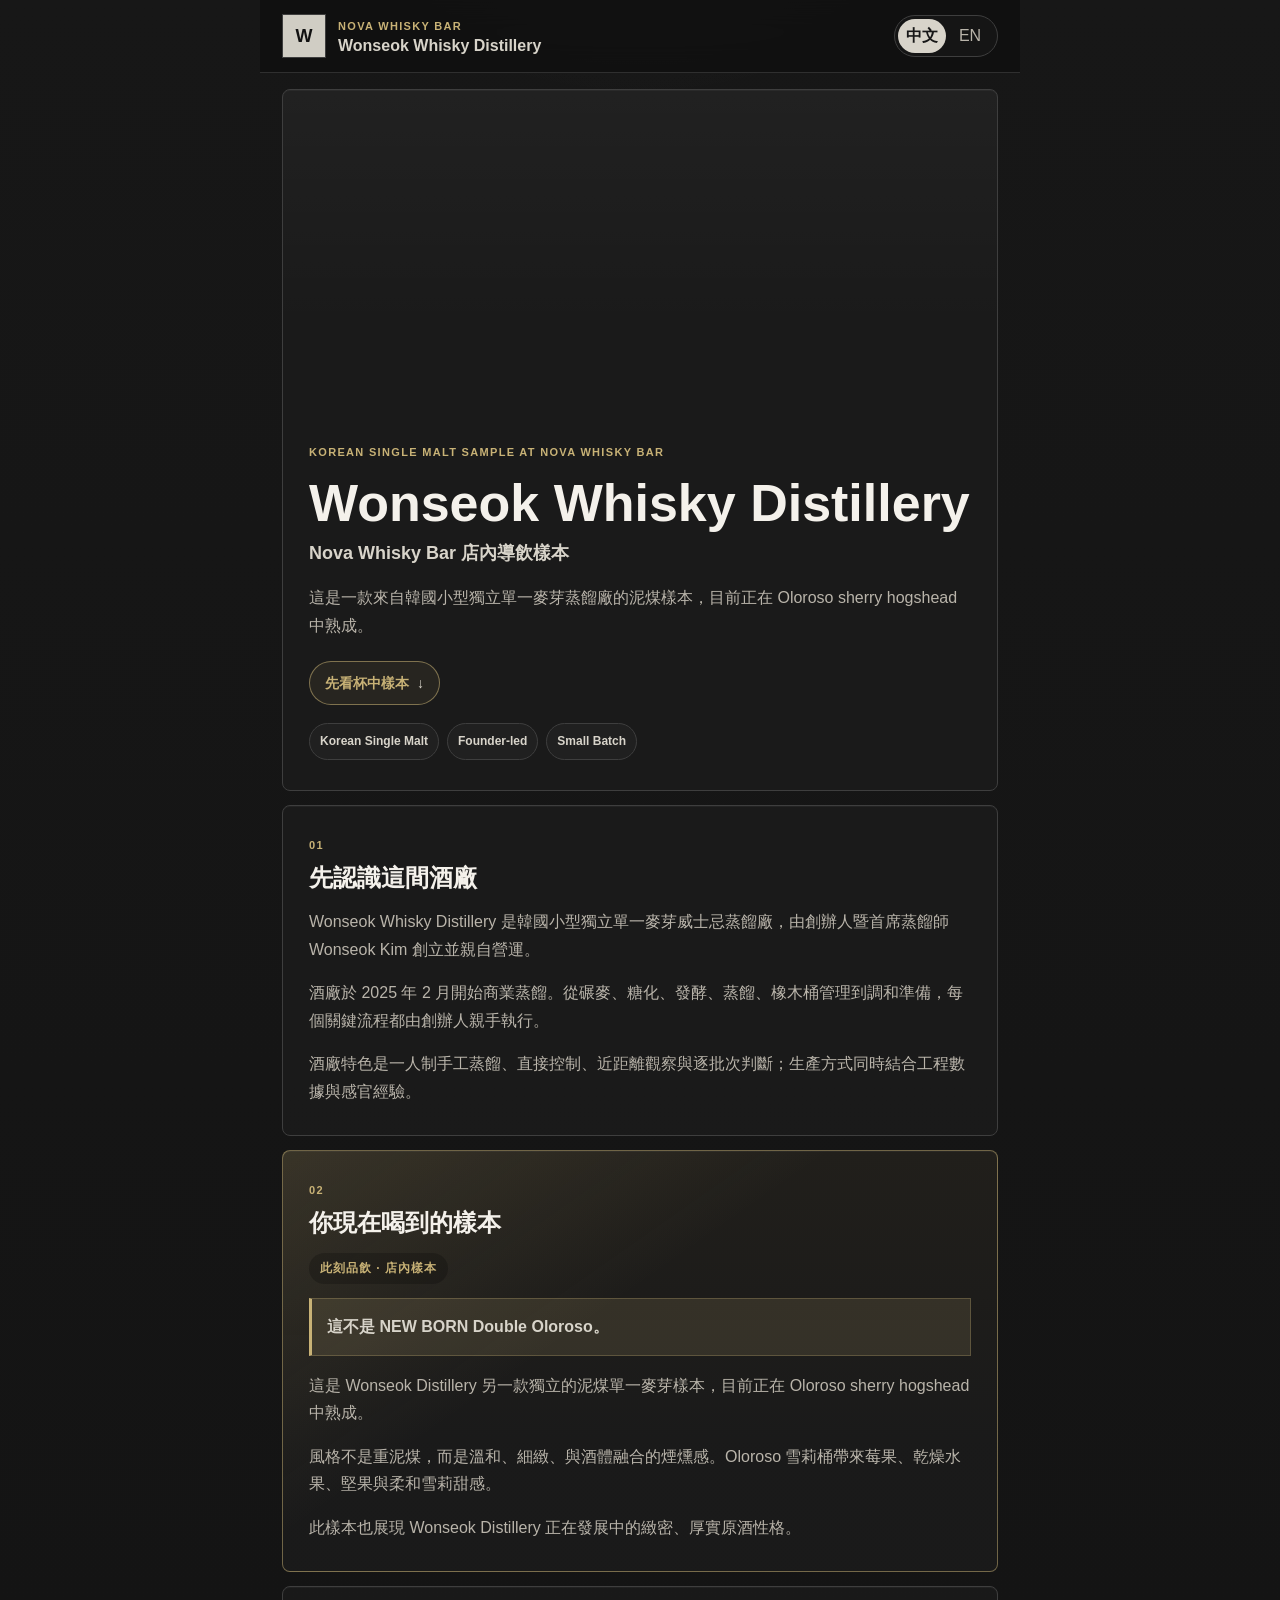
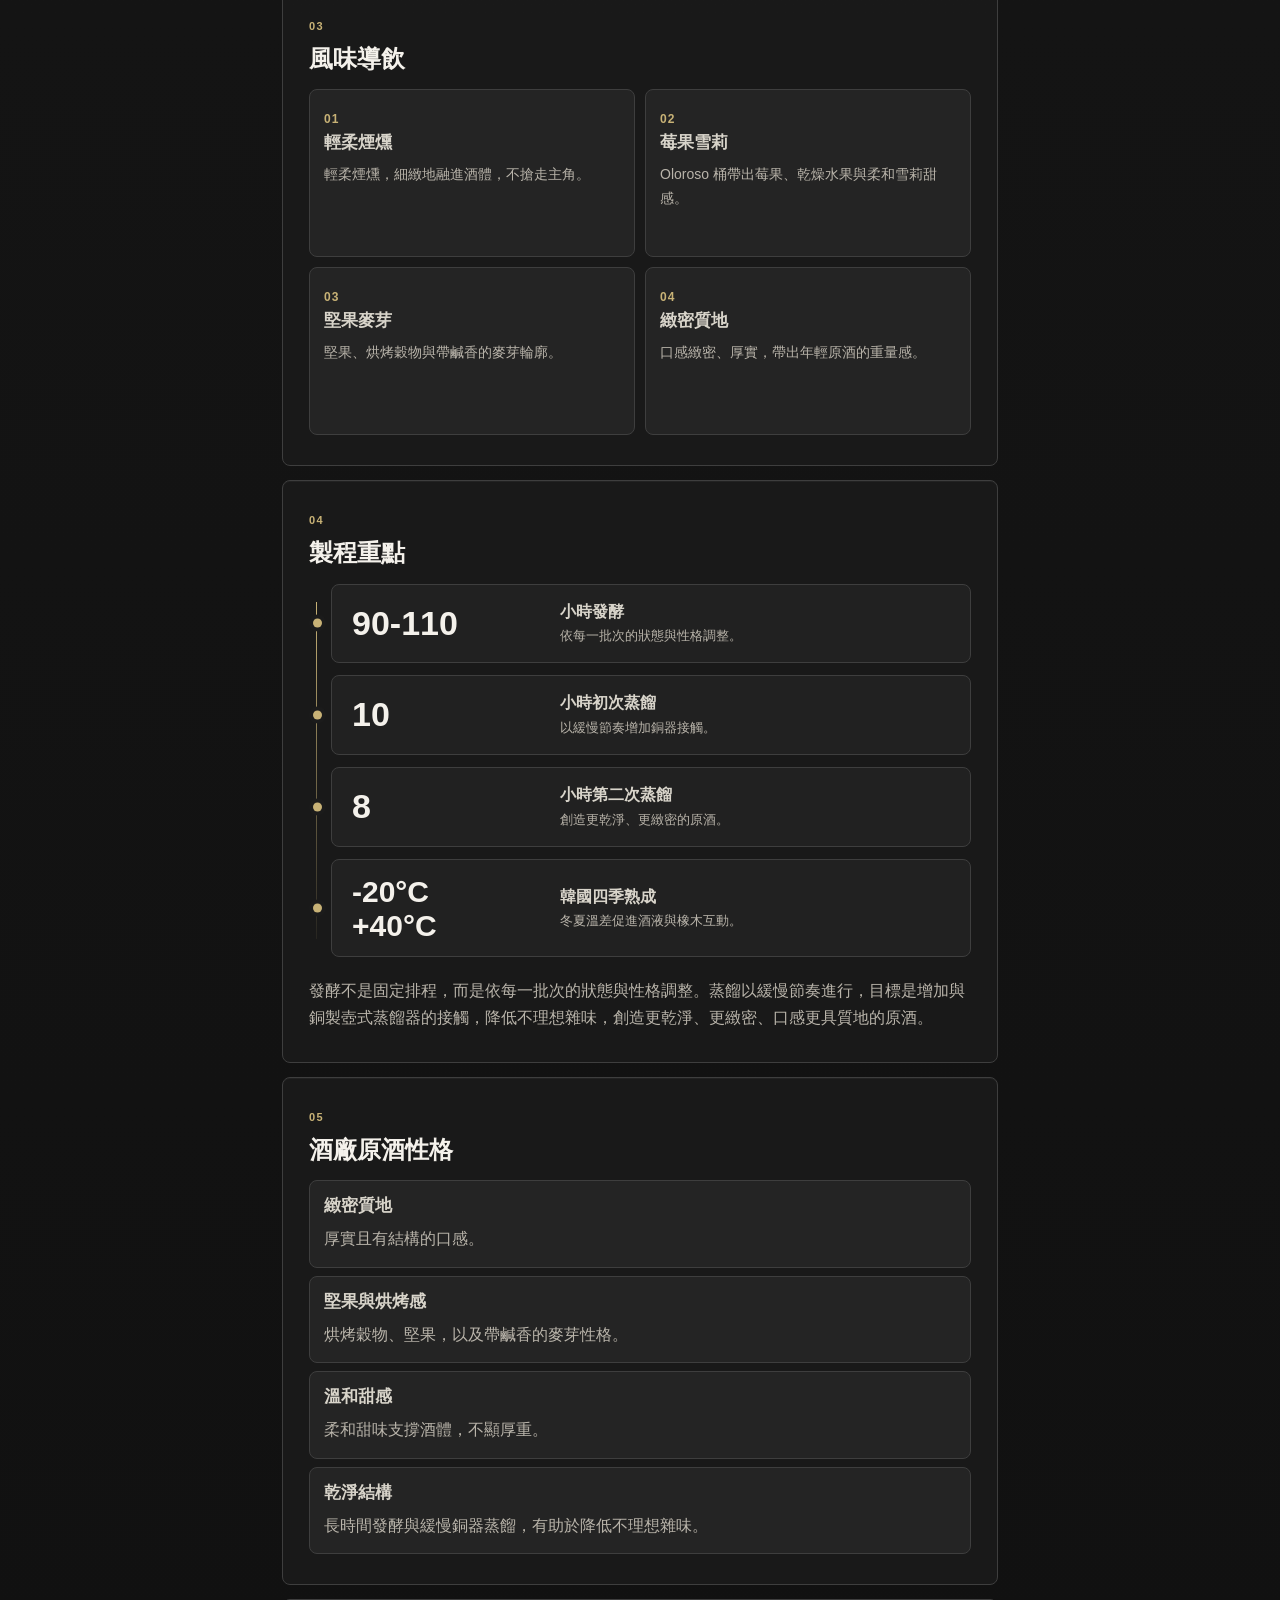
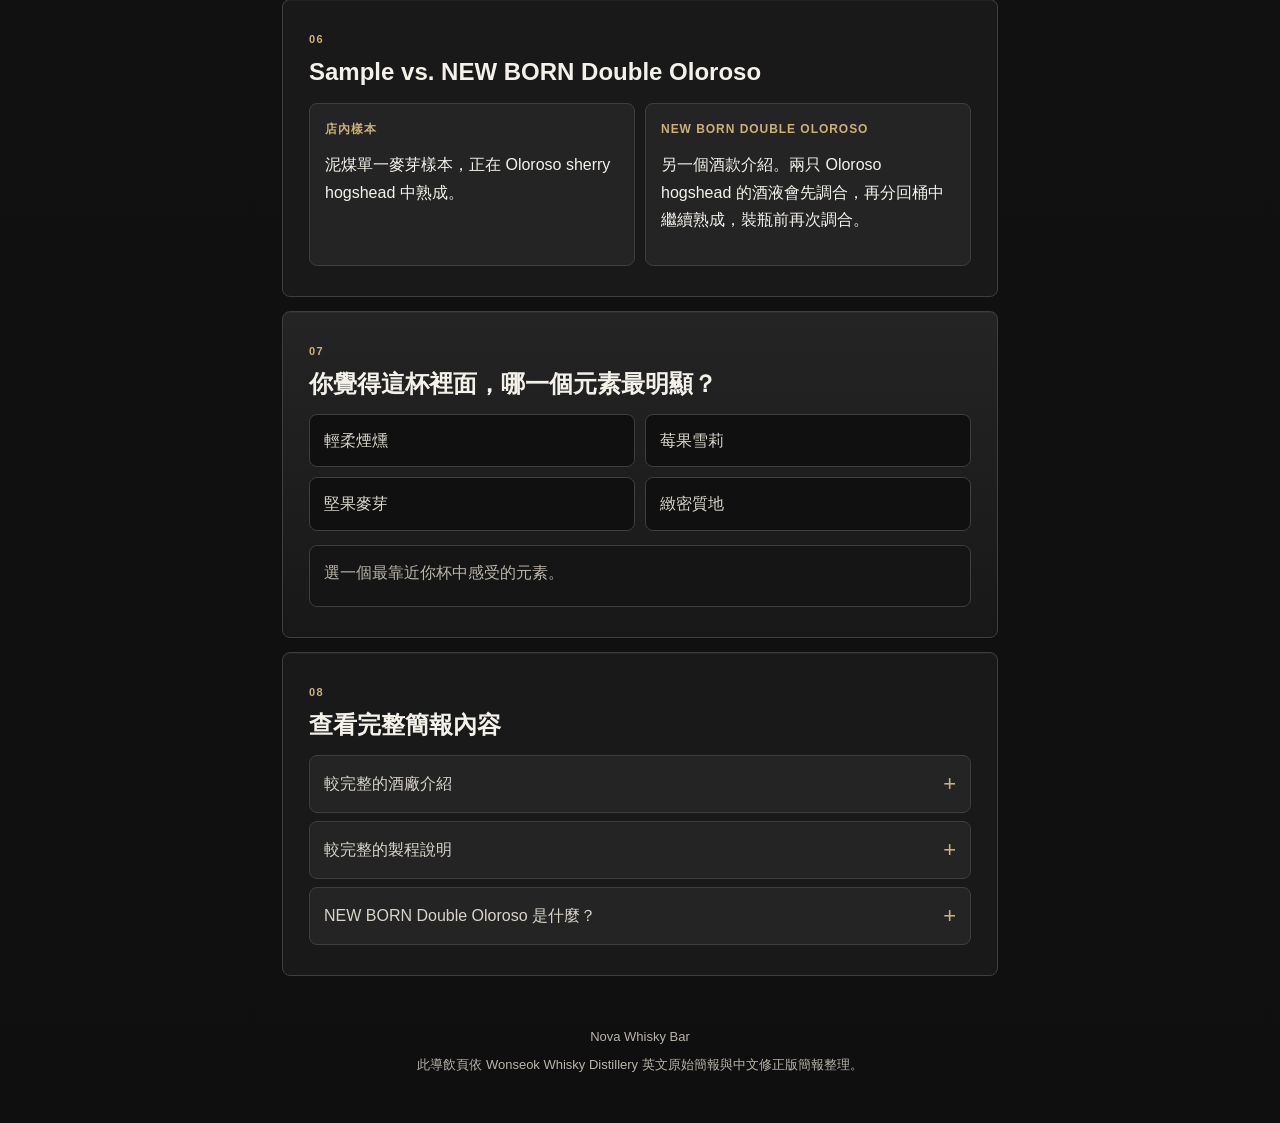
==== wonseok-tasting/index.html @ 930e5f72 "Add Wonseok tasting microsite" ====
<!doctype html>
<html lang="zh-Hant">
  <head>
    <meta charset="utf-8">
    <meta name="viewport" content="width=device-width, initial-scale=1">
    <meta
      name="description"
      content="Nova Whisky Bar tasting guide for a Wonseok Whisky Distillery peated Korean single malt sample."
    >
    <title>Wonseok Whisky Distillery | Nova Whisky Bar</title>
    <link rel="stylesheet" href="styles.css">
  </head>
  <body data-lang="zh">
    <header class="site-header">
      <div class="brand-mark" aria-hidden="true">W</div>
      <div>
        <p class="eyebrow">Nova Whisky Bar</p>
        <h1>Wonseok Whisky Distillery</h1>
      </div>
      <div class="lang-toggle" aria-label="Language switcher">
        <button type="button" class="lang-button is-active" data-lang-button="zh" aria-pressed="true">中文</button>
        <button type="button" class="lang-button" data-lang-button="en" aria-pressed="false">EN</button>
      </div>
    </header>

    <main>
      <section class="hero section-block" aria-labelledby="hero-title">
        <p class="kicker">Korean Single Malt Sample at Nova Whisky Bar</p>
        <h2 id="hero-title">Wonseok Whisky Distillery</h2>
        <p class="subtitle">
          <span class="zh">Nova Whisky Bar 店內導飲樣本</span>
          <span class="en">Tasting sample served at Nova Whisky Bar</span>
        </p>
        <p class="lead">
          <span class="zh">這是一款來自韓國小型獨立單一麥芽蒸餾廠的泥煤樣本，目前正在 Oloroso sherry hogshead 中熟成。</span>
          <span class="en">A peated sample from a small independent Korean single malt distillery, currently maturing in an Oloroso sherry hogshead.</span>
        </p>
        <a class="jump-link" href="#sample">
          <span class="zh">先看杯中樣本</span>
          <span class="en">Start with the sample</span>
        </a>
        <div class="hero-tags" aria-label="Key tags">
          <span>Korean Single Malt</span>
          <span>Founder-led</span>
          <span>Small Batch</span>
        </div>
      </section>

      <section class="section-block" aria-labelledby="distillery-title">
        <p class="section-number">01</p>
        <h2 id="distillery-title">
          <span class="zh">先認識這間酒廠</span>
          <span class="en">Meet the Distillery</span>
        </h2>
        <div class="copy-stack">
          <p>
            <span class="zh">Wonseok Whisky Distillery 是韓國小型獨立單一麥芽威士忌蒸餾廠，由創辦人暨首席蒸餾師 Wonseok Kim 創立並親自營運。</span>
            <span class="en">Wonseok Whisky Distillery is a small independent Korean single malt whisky distillery founded and operated by Wonseok Kim, Founder and Master Distiller.</span>
          </p>
          <p>
            <span class="zh">酒廠於 2025 年 2 月開始商業蒸餾。從碾麥、糖化、發酵、蒸餾、橡木桶管理到調和準備，每個關鍵流程都由創辦人親手執行。</span>
            <span class="en">Commercial distillation began in February 2025. From milling, mashing and fermentation to distillation, cask management and blending preparation, every key process is handled by the founder himself.</span>
          </p>
          <p>
            <span class="zh">酒廠特色是一人制手工蒸餾、直接控制、近距離觀察與逐批次判斷；生產方式同時結合工程數據與感官經驗。</span>
            <span class="en">The distillery is built around one-person craft production, direct control, close observation and batch-by-batch decision making, guided by both engineering data and sensory experience.</span>
          </p>
        </div>
      </section>

      <section class="section-block sample-callout" id="sample" aria-labelledby="sample-title">
        <p class="section-number">02</p>
        <h2 id="sample-title">
          <span class="zh">你現在喝到的樣本</span>
          <span class="en">What Is in Your Glass</span>
        </h2>
        <p class="pouring-badge">
          <span class="zh">此刻品飲 · 店內樣本</span>
          <span class="en">Now Pouring · Bar Sample</span>
        </p>
        <div class="not-newborn">
          <strong>
            <span class="zh">這不是 NEW BORN Double Oloroso。</span>
            <span class="en">This is not NEW BORN Double Oloroso.</span>
          </strong>
        </div>
        <div class="copy-stack">
          <p>
            <span class="zh">這是 Wonseok Distillery 另一款獨立的泥煤單一麥芽樣本，目前正在 Oloroso sherry hogshead 中熟成。</span>
            <span class="en">This is a separate peated single malt sample from Wonseok Distillery, currently maturing in an Oloroso sherry hogshead.</span>
          </p>
          <p>
            <span class="zh">風格不是重泥煤，而是溫和、細緻、與酒體融合的煙燻感。Oloroso 雪莉桶帶來莓果、乾燥水果、堅果與柔和雪莉甜感。</span>
            <span class="en">The style is not heavily peated. The smoke is gentle, subtle and integrated. The Oloroso sherry cask brings berries, dried fruit, nuts and soft sherry sweetness.</span>
          </p>
          <p>
            <span class="zh">此樣本也展現 Wonseok Distillery 正在發展中的緻密、厚實原酒性格。</span>
            <span class="en">The sample also shows the dense and weighty young spirit character that Wonseok Distillery is developing.</span>
          </p>
        </div>
      </section>

      <section class="section-block" aria-labelledby="flavor-title">
        <p class="section-number">03</p>
        <h2 id="flavor-title">
          <span class="zh">風味導飲</span>
          <span class="en">Flavor Guide</span>
        </h2>
        <div class="card-grid">
          <article class="flavor-card">
            <span class="card-index">01</span>
            <h3>
              <span class="zh">輕柔煙燻</span>
              <span class="en">Gentle Smoke</span>
            </h3>
            <p class="zh">輕柔煙燻，細緻地融進酒體，不搶走主角。</p>
            <p class="en">Soft smoke that stays integrated rather than dominant.</p>
          </article>
          <article class="flavor-card">
            <span class="card-index">02</span>
            <h3>
              <span class="zh">莓果雪莉</span>
              <span class="en">Berry Sherry</span>
            </h3>
            <p class="zh">Oloroso 桶帶出莓果、乾燥水果與柔和雪莉甜感。</p>
            <p class="en">Oloroso cask notes of berries, dried fruit and gentle sherry sweetness.</p>
          </article>
          <article class="flavor-card">
            <span class="card-index">03</span>
            <h3>
              <span class="zh">堅果麥芽</span>
              <span class="en">Nutty Malt</span>
            </h3>
            <p class="zh">堅果、烘烤穀物與帶鹹香的麥芽輪廓。</p>
            <p class="en">Nutty malt, roasted grain and a savory malt edge.</p>
          </article>
          <article class="flavor-card">
            <span class="card-index">04</span>
            <h3>
              <span class="zh">緻密質地</span>
              <span class="en">Dense Texture</span>
            </h3>
            <p class="zh">口感緻密、厚實，帶出年輕原酒的重量感。</p>
            <p class="en">A dense, weighty texture that carries the young spirit.</p>
          </article>
        </div>
      </section>

      <section class="section-block" aria-labelledby="process-title">
        <p class="section-number">04</p>
        <h2 id="process-title">
          <span class="zh">製程重點</span>
          <span class="en">Production Notes</span>
        </h2>
        <div class="process-rail" aria-label="Production highlights">
          <div class="process-step">
            <span class="process-stat">90-110</span>
            <div>
              <h3>
                <span class="zh">小時發酵</span>
                <span class="en">Hours Fermentation</span>
              </h3>
              <p class="zh">依每一批次的狀態與性格調整。</p>
              <p class="en">Adjusted according to each batch.</p>
            </div>
          </div>
          <div class="process-step">
            <span class="process-stat">10</span>
            <div>
              <h3>
                <span class="zh">小時初次蒸餾</span>
                <span class="en">Hours First Distillation</span>
              </h3>
              <p class="zh">以緩慢節奏增加銅器接觸。</p>
              <p class="en">Slowly paced for more copper contact.</p>
            </div>
          </div>
          <div class="process-step">
            <span class="process-stat">8</span>
            <div>
              <h3>
                <span class="zh">小時第二次蒸餾</span>
                <span class="en">Hours Second Distillation</span>
              </h3>
              <p class="zh">創造更乾淨、更緻密的原酒。</p>
              <p class="en">Builds a cleaner, denser spirit.</p>
            </div>
          </div>
          <div class="process-step">
            <span class="process-stat process-temp">
              <span>-20°C</span>
              <span>+40°C</span>
            </span>
            <div>
              <h3>
                <span class="zh">韓國四季熟成</span>
                <span class="en">Korean Four-Season Maturation</span>
              </h3>
              <p class="zh">冬夏溫差促進酒液與橡木互動。</p>
              <p class="en">Seasonal shifts drive spirit and oak interaction.</p>
            </div>
          </div>
        </div>
        <p class="note-copy">
          <span class="zh">發酵不是固定排程，而是依每一批次的狀態與性格調整。蒸餾以緩慢節奏進行，目標是增加與銅製壺式蒸餾器的接觸，降低不理想雜味，創造更乾淨、更緻密、口感更具質地的原酒。</span>
          <span class="en">Fermentation is not fixed by schedule; it is adjusted to each batch. Distillation is carried out slowly to increase copper contact, reduce unwanted off-notes and create a cleaner, denser, more textured spirit.</span>
        </p>
      </section>

      <section class="section-block" aria-labelledby="house-title">
        <p class="section-number">05</p>
        <h2 id="house-title">
          <span class="zh">酒廠原酒性格</span>
          <span class="en">House Spirit Character</span>
        </h2>
        <div class="trait-list">
          <div>
            <h3>
              <span class="zh">緻密質地</span>
              <span class="en">Dense Texture</span>
            </h3>
            <p class="zh">厚實且有結構的口感。</p>
            <p class="en">A weighty and structured mouthfeel.</p>
          </div>
          <div>
            <h3>
              <span class="zh">堅果與烘烤感</span>
              <span class="en">Nutty & Roasted</span>
            </h3>
            <p class="zh">烘烤穀物、堅果，以及帶鹹香的麥芽性格。</p>
            <p class="en">Roasted grain, nuts and savory malt character.</p>
          </div>
          <div>
            <h3>
              <span class="zh">溫和甜感</span>
              <span class="en">Gentle Sweetness</span>
            </h3>
            <p class="zh">柔和甜味支撐酒體，不顯厚重。</p>
            <p class="en">Soft sweetness that supports the spirit without becoming heavy.</p>
          </div>
          <div>
            <h3>
              <span class="zh">乾淨結構</span>
              <span class="en">Clean Structure</span>
            </h3>
            <p class="zh">長時間發酵與緩慢銅器蒸餾，有助於降低不理想雜味。</p>
            <p class="en">Long fermentation and slow copper distillation help reduce unwanted off-notes.</p>
          </div>
        </div>
      </section>

      <section class="section-block" aria-labelledby="comparison-title">
        <p class="section-number">06</p>
        <h2 id="comparison-title">
          <span class="zh">Sample vs. NEW BORN Double Oloroso</span>
          <span class="en">Sample vs. NEW BORN Double Oloroso</span>
        </h2>
        <div class="comparison">
          <article>
            <p class="compare-label">
              <span class="zh">店內樣本</span>
              <span class="en">Bar Sample</span>
            </p>
            <p class="zh">泥煤單一麥芽樣本，正在 Oloroso sherry hogshead 中熟成。</p>
            <p class="en">A peated single malt sample maturing in an Oloroso sherry hogshead.</p>
          </article>
          <article>
            <p class="compare-label">NEW BORN Double Oloroso</p>
            <p class="zh">另一個酒款介紹。兩只 Oloroso hogshead 的酒液會先調合，再分回桶中繼續熟成，裝瓶前再次調合。</p>
            <p class="en">A separate product introduction. Two Oloroso hogsheads are first married, divided back into cask for further maturation, then married again before bottling.</p>
          </article>
        </div>
      </section>

      <section class="section-block interactive-panel" aria-labelledby="question-title">
        <p class="section-number">07</p>
        <h2 id="question-title">
          <span class="zh">你覺得這杯裡面，哪一個元素最明顯？</span>
          <span class="en">What stands out the most in your glass?</span>
        </h2>
        <div class="choice-grid">
          <button type="button" class="choice-button" data-choice="smoke">
            <span class="zh">輕柔煙燻</span>
            <span class="en">Gentle Smoke</span>
          </button>
          <button type="button" class="choice-button" data-choice="sherry">
            <span class="zh">莓果雪莉</span>
            <span class="en">Berry Sherry</span>
          </button>
          <button type="button" class="choice-button" data-choice="malt">
            <span class="zh">堅果麥芽</span>
            <span class="en">Nutty Malt</span>
          </button>
          <button type="button" class="choice-button" data-choice="texture">
            <span class="zh">緻密質地</span>
            <span class="en">Dense Texture</span>
          </button>
        </div>
        <p class="choice-feedback" aria-live="polite">
          <span class="zh">選一個最靠近你杯中感受的元素。</span>
          <span class="en">Choose the note that feels closest to your glass.</span>
        </p>
      </section>

      <section class="section-block" aria-labelledby="full-title">
        <p class="section-number">08</p>
        <h2 id="full-title">
          <span class="zh">查看完整簡報內容</span>
          <span class="en">Read More from the Brief</span>
        </h2>
        <details>
          <summary>
            <span class="zh">較完整的酒廠介紹</span>
            <span class="en">Fuller distillery introduction</span>
          </summary>
          <div class="details-body">
            <p class="zh">Wonseok Whisky Distillery 是一間韓國小型獨立單一麥芽威士忌蒸餾廠，由 Wonseok Kim 創立並親自營運。作為一人制手工蒸餾廠，酒廠以直接控制、近距離觀察與逐批次判斷為核心，目標是打造酒體緻密、帶堅果感，且具鮮明韓國特色的單一麥芽原酒。</p>
            <p class="en">Wonseok Whisky Distillery is a small independent Korean single malt whisky distillery founded and operated by Wonseok Kim. Built as a one-person craft distillery, it is defined by direct control, close observation and batch-by-batch decision making, with the goal of creating a dense, nutty and distinctly Korean single malt spirit.</p>
          </div>
        </details>
        <details>
          <summary>
            <span class="zh">較完整的製程說明</span>
            <span class="en">Fuller production philosophy</span>
          </summary>
          <div class="details-body">
            <p class="zh">發酵會透過比重、酸度、溫度與味覺進行監控。時間並非依固定排程決定，而是依每一批次的狀態與性格調整。熟成則受到韓國鮮明四季影響，從冬季約 -20°C 到夏季約 +40°C，橡木桶經歷顯著季節溫差，促進酒液與橡木之間的互動。</p>
            <p class="en">Fermentation is monitored through gravity, acidity, temperature and taste. The timing is adjusted according to the condition and character of each batch. Maturation is shaped by Korea's four seasons, from around -20°C in winter to +40°C in summer, creating active interaction between spirit and oak.</p>
          </div>
        </details>
        <details>
          <summary>
            <span class="zh">NEW BORN Double Oloroso 是什麼？</span>
            <span class="en">What is NEW BORN Double Oloroso?</span>
          </summary>
          <div class="details-body">
            <p class="zh">NEW BORN Double Oloroso 是 Wonseok Whisky Distillery 的另一個酒款介紹。內容提到兩只 Oloroso hogshead 的酒液會先調合，使其風格達到平衡；混合後再分回兩只 Oloroso hogshead 中繼續熟成，裝瓶前再次調合成最終小批次作品。</p>
            <p class="en">NEW BORN Double Oloroso is a separate product introduction from Wonseok Whisky Distillery. The two Oloroso hogsheads are first married to bring their characters into balance, divided back into cask for further maturation, and married again before bottling.</p>
          </div>
        </details>
      </section>
    </main>

    <footer class="site-footer">
      <p>Nova Whisky Bar</p>
      <p>
        <span class="zh">此導飲頁依 Wonseok Whisky Distillery 英文原始簡報與中文修正版簡報整理。</span>
        <span class="en">This tasting page is adapted from the English source brief and revised Chinese brief for Wonseok Whisky Distillery.</span>
      </p>
    </footer>

    <script src="script.js"></script>
  </body>
</html>
---- wonseok-tasting/styles.css ----
:root {
  color-scheme: dark;
  --bg: #111111;
  --panel: #1b1b1b;
  --panel-2: #242424;
  --line: #3e3e3e;
  --line-soft: #2f2f2f;
  --text: #f4f1eb;
  --muted: #b9b4aa;
  --dim: #8b877f;
  --silver: #d8d4ca;
  --accent: #c8b276;
  --accent-soft: rgba(200, 178, 118, 0.14);
  --max: 760px;
  --radius: 8px;
}

* {
  box-sizing: border-box;
}

html {
  background: var(--bg);
  scroll-behavior: smooth;
}

body {
  margin: 0;
  min-height: 100vh;
  background:
    radial-gradient(circle at 50% -8%, rgba(255, 255, 255, 0.08), transparent 28rem),
    linear-gradient(180deg, #171717 0%, #0f0f0f 100%);
  color: var(--text);
  font-family:
    -apple-system, BlinkMacSystemFont, "Segoe UI", "Noto Sans TC",
    "PingFang TC", "Microsoft JhengHei", sans-serif;
  line-height: 1.72;
  letter-spacing: 0;
}

body[data-lang="zh"] .en,
body[data-lang="en"] .zh {
  display: none !important;
}

button,
summary {
  font: inherit;
}

.site-header,
main,
.site-footer {
  width: min(100%, var(--max));
  margin: 0 auto;
}

.site-header {
  position: sticky;
  top: 0;
  z-index: 10;
  display: grid;
  grid-template-columns: 36px 1fr auto;
  gap: 12px;
  align-items: center;
  padding: 14px 16px;
  background: rgba(17, 17, 17, 0.92);
  border-bottom: 1px solid var(--line-soft);
  backdrop-filter: blur(14px);
}

.brand-mark {
  display: grid;
  place-items: center;
  width: 36px;
  height: 36px;
  border: 1px solid var(--line);
  background: #d0cdc4;
  color: #111111;
  font-size: 18px;
  font-weight: 800;
  letter-spacing: 0;
}

.eyebrow,
.section-number,
.kicker {
  margin: 0;
  color: var(--accent);
  font-size: 11px;
  font-weight: 700;
  letter-spacing: 0.12em;
  text-transform: uppercase;
}

h1,
h2,
h3,
p {
  margin-top: 0;
}

h1 {
  margin-bottom: 0;
  color: var(--silver);
  font-size: 16px;
  line-height: 1.2;
  font-weight: 750;
}

h2 {
  margin-bottom: 16px;
  color: var(--text);
  font-size: 24px;
  line-height: 1.22;
  font-weight: 760;
}

h3 {
  margin-bottom: 8px;
  color: var(--silver);
  font-size: 17px;
  line-height: 1.3;
}

.lang-toggle {
  display: inline-flex;
  padding: 3px;
  border: 1px solid var(--line);
  border-radius: 999px;
  background: #151515;
}

.lang-button {
  min-width: 48px;
  min-height: 34px;
  border: 0;
  border-radius: 999px;
  background: transparent;
  color: var(--muted);
  cursor: pointer;
}

.lang-button.is-active {
  background: var(--silver);
  color: #171717;
  font-weight: 750;
}

main {
  padding: 16px;
}

.section-block {
  margin: 0 0 14px;
  padding: 24px 18px;
  border: 1px solid var(--line);
  border-radius: var(--radius);
  background: rgba(27, 27, 27, 0.88);
  box-shadow: 0 1px 0 rgba(255, 255, 255, 0.04) inset;
}

.hero {
  min-height: 78vh;
  display: flex;
  flex-direction: column;
  justify-content: flex-end;
  padding-top: 72px;
  background:
    linear-gradient(180deg, rgba(255, 255, 255, 0.03), transparent 34%),
    #1a1a1a;
}

.hero h2 {
  margin: 14px 0 10px;
  font-size: 38px;
  line-height: 1.04;
  letter-spacing: 0;
}

.subtitle {
  margin-bottom: 18px;
  color: var(--silver);
  font-size: 18px;
  font-weight: 650;
  line-height: 1.45;
}

.lead {
  margin-bottom: 22px;
  color: var(--muted);
  font-size: 16px;
}

.jump-link {
  display: inline-flex;
  align-items: center;
  justify-content: center;
  width: fit-content;
  min-height: 44px;
  margin: 0 0 18px;
  padding: 9px 15px;
  border: 1px solid rgba(200, 178, 118, 0.55);
  border-radius: 999px;
  color: var(--accent);
  background: rgba(200, 178, 118, 0.08);
  font-size: 14px;
  font-weight: 750;
  text-decoration: none;
}

.jump-link::after {
  content: "↓";
  margin-left: 8px;
  color: var(--silver);
}

.hero-tags {
  display: flex;
  flex-wrap: wrap;
  gap: 8px;
}

.hero-tags span {
  padding: 7px 10px;
  border: 1px solid var(--line);
  border-radius: 999px;
  color: var(--silver);
  background: #202020;
  font-size: 12px;
  font-weight: 650;
}

.section-number {
  margin-bottom: 8px;
}

.copy-stack p,
.note-copy,
.details-body p,
.site-footer p {
  color: var(--muted);
}

.copy-stack p:last-child,
.note-copy:last-child,
.details-body p:last-child {
  margin-bottom: 0;
}

.sample-callout {
  border-color: rgba(200, 178, 118, 0.5);
  background:
    linear-gradient(145deg, rgba(200, 178, 118, 0.14), transparent 42%),
    linear-gradient(180deg, #211f1b 0%, rgba(27, 27, 27, 0.92) 70%);
  scroll-margin-top: 84px;
}

.pouring-badge {
  display: inline-flex;
  margin: 0 0 14px;
  padding: 5px 11px;
  border-radius: 999px;
  background: rgba(0, 0, 0, 0.22);
  color: var(--accent);
  font-size: 12px;
  font-weight: 800;
  letter-spacing: 0.08em;
  text-transform: uppercase;
}

.not-newborn {
  margin-bottom: 16px;
  padding: 14px 15px;
  border: 1px solid rgba(200, 178, 118, 0.28);
  border-left: 3px solid var(--accent);
  background: var(--accent-soft);
  color: var(--silver);
}

.card-grid,
.number-grid,
.comparison,
.choice-grid {
  display: grid;
  gap: 10px;
}

.card-grid,
.number-grid {
  grid-template-columns: 1fr 1fr;
}

.flavor-card,
.number-card,
.comparison article,
.trait-list > div {
  border: 1px solid var(--line);
  border-radius: var(--radius);
  background: var(--panel-2);
}

.flavor-card {
  min-height: 168px;
  padding: 14px;
}

.card-index,
.compare-label {
  color: var(--accent);
  font-size: 12px;
  font-weight: 800;
  letter-spacing: 0.08em;
  text-transform: uppercase;
}

.flavor-card p {
  margin-bottom: 0;
  color: var(--muted);
  font-size: 14px;
}

.process-rail {
  position: relative;
  display: grid;
  gap: 12px;
  margin: 8px 0 20px;
  padding-left: 22px;
}

.process-rail::before {
  content: "";
  position: absolute;
  left: 7px;
  top: 18px;
  bottom: 18px;
  width: 1px;
  background: linear-gradient(180deg, var(--accent), rgba(200, 178, 118, 0.08));
}

.process-step {
  position: relative;
  display: grid;
  grid-template-columns: minmax(116px, 0.55fr) minmax(0, 1fr);
  gap: 18px;
  align-items: center;
  padding: 14px 14px 14px 18px;
  border: 1px solid var(--line);
  border-radius: var(--radius);
  background: rgba(36, 36, 36, 0.72);
}

.process-step:last-child {
  padding-bottom: 14px;
}

.process-step::before {
  content: "";
  position: absolute;
  left: -19px;
  top: 50%;
  width: 9px;
  height: 9px;
  border-radius: 999px;
  background: var(--accent);
  box-shadow: 0 0 0 4px var(--panel);
  transform: translateY(-50%);
}

.process-stat {
  display: block;
  min-width: 0;
  color: var(--text);
  font-size: 30px;
  font-weight: 850;
  line-height: 1.05;
  white-space: nowrap;
}

.process-temp {
  display: grid;
  gap: 3px;
  font-size: 28px;
  white-space: normal;
}

.process-temp span {
  display: block;
}

.process-step h3 {
  margin-bottom: 4px;
  font-size: 16px;
  line-height: 1.35;
}

.process-step p {
  margin-bottom: 0;
  color: var(--muted);
  font-size: 13px;
  line-height: 1.55;
}

.note-copy {
  margin: 16px 0 0;
}

.trait-list {
  display: grid;
  gap: 8px;
}

.trait-list > div {
  padding: 14px;
}

.trait-list p {
  margin-bottom: 0;
  color: var(--muted);
}

.comparison {
  grid-template-columns: 1fr;
}

.comparison article {
  padding: 15px;
}

.comparison p:last-child {
  margin-bottom: 0;
  color: var(--muted);
}

.interactive-panel {
  background: linear-gradient(180deg, #242424, #181818);
}

.choice-grid {
  grid-template-columns: 1fr;
}

.choice-button {
  width: 100%;
  min-height: 52px;
  border: 1px solid var(--line);
  border-radius: var(--radius);
  background: #101010;
  color: var(--silver);
  text-align: left;
  padding: 12px 14px;
  cursor: pointer;
}

.choice-button.is-selected {
  border-color: var(--accent);
  background: var(--accent-soft);
  color: var(--text);
}

.choice-feedback {
  min-height: 62px;
  margin: 14px 0 0;
  padding: 13px 14px;
  border: 1px solid var(--line);
  border-radius: var(--radius);
  background: #151515;
  color: var(--muted);
}

details {
  border: 1px solid var(--line);
  border-radius: var(--radius);
  background: var(--panel-2);
}

details + details {
  margin-top: 8px;
}

summary {
  display: flex;
  align-items: center;
  justify-content: space-between;
  min-height: 56px;
  padding: 14px;
  color: var(--silver);
  cursor: pointer;
  list-style: none;
}

summary::-webkit-details-marker {
  display: none;
}

summary::after {
  content: "+";
  color: var(--accent);
  font-size: 22px;
  line-height: 1;
}

details[open] summary::after {
  content: "-";
}

.details-body {
  padding: 0 14px 16px;
  border-top: 1px solid var(--line);
}

.site-footer {
  padding: 20px 16px 40px;
  color: var(--dim);
  font-size: 13px;
  text-align: center;
}

.site-footer p {
  margin-bottom: 6px;
}

@media (min-width: 560px) {
  .site-header {
    grid-template-columns: 44px 1fr auto;
    padding-inline: 22px;
  }

  .brand-mark {
    width: 44px;
    height: 44px;
  }

  main {
    padding-inline: 22px;
  }

  .section-block {
    padding: 30px 26px;
  }

  .hero h2 {
    font-size: 52px;
  }

  .card-grid,
  .comparison,
  .choice-grid {
    grid-template-columns: 1fr 1fr;
  }

  .number-grid {
    grid-template-columns: repeat(4, 1fr);
  }
}

@media (min-width: 560px) {
  .process-step {
    grid-template-columns: 190px minmax(0, 1fr);
    padding: 16px 18px 16px 20px;
  }

  .process-stat {
    font-size: 34px;
  }

  .process-temp {
    font-size: 30px;
  }
}

@media (max-width: 374px) {
  .site-header {
    grid-template-columns: 32px 1fr;
  }

  .lang-toggle {
    grid-column: 1 / -1;
    width: 100%;
  }

  .lang-button {
    flex: 1;
  }

  .hero h2 {
    font-size: 34px;
  }

  .card-grid,
  .number-grid {
    grid-template-columns: 1fr;
  }

  .process-step {
    grid-template-columns: 1fr;
    gap: 8px;
  }

  .process-stat {
    font-size: 28px;
  }

  .process-temp {
    font-size: 24px;
  }
}
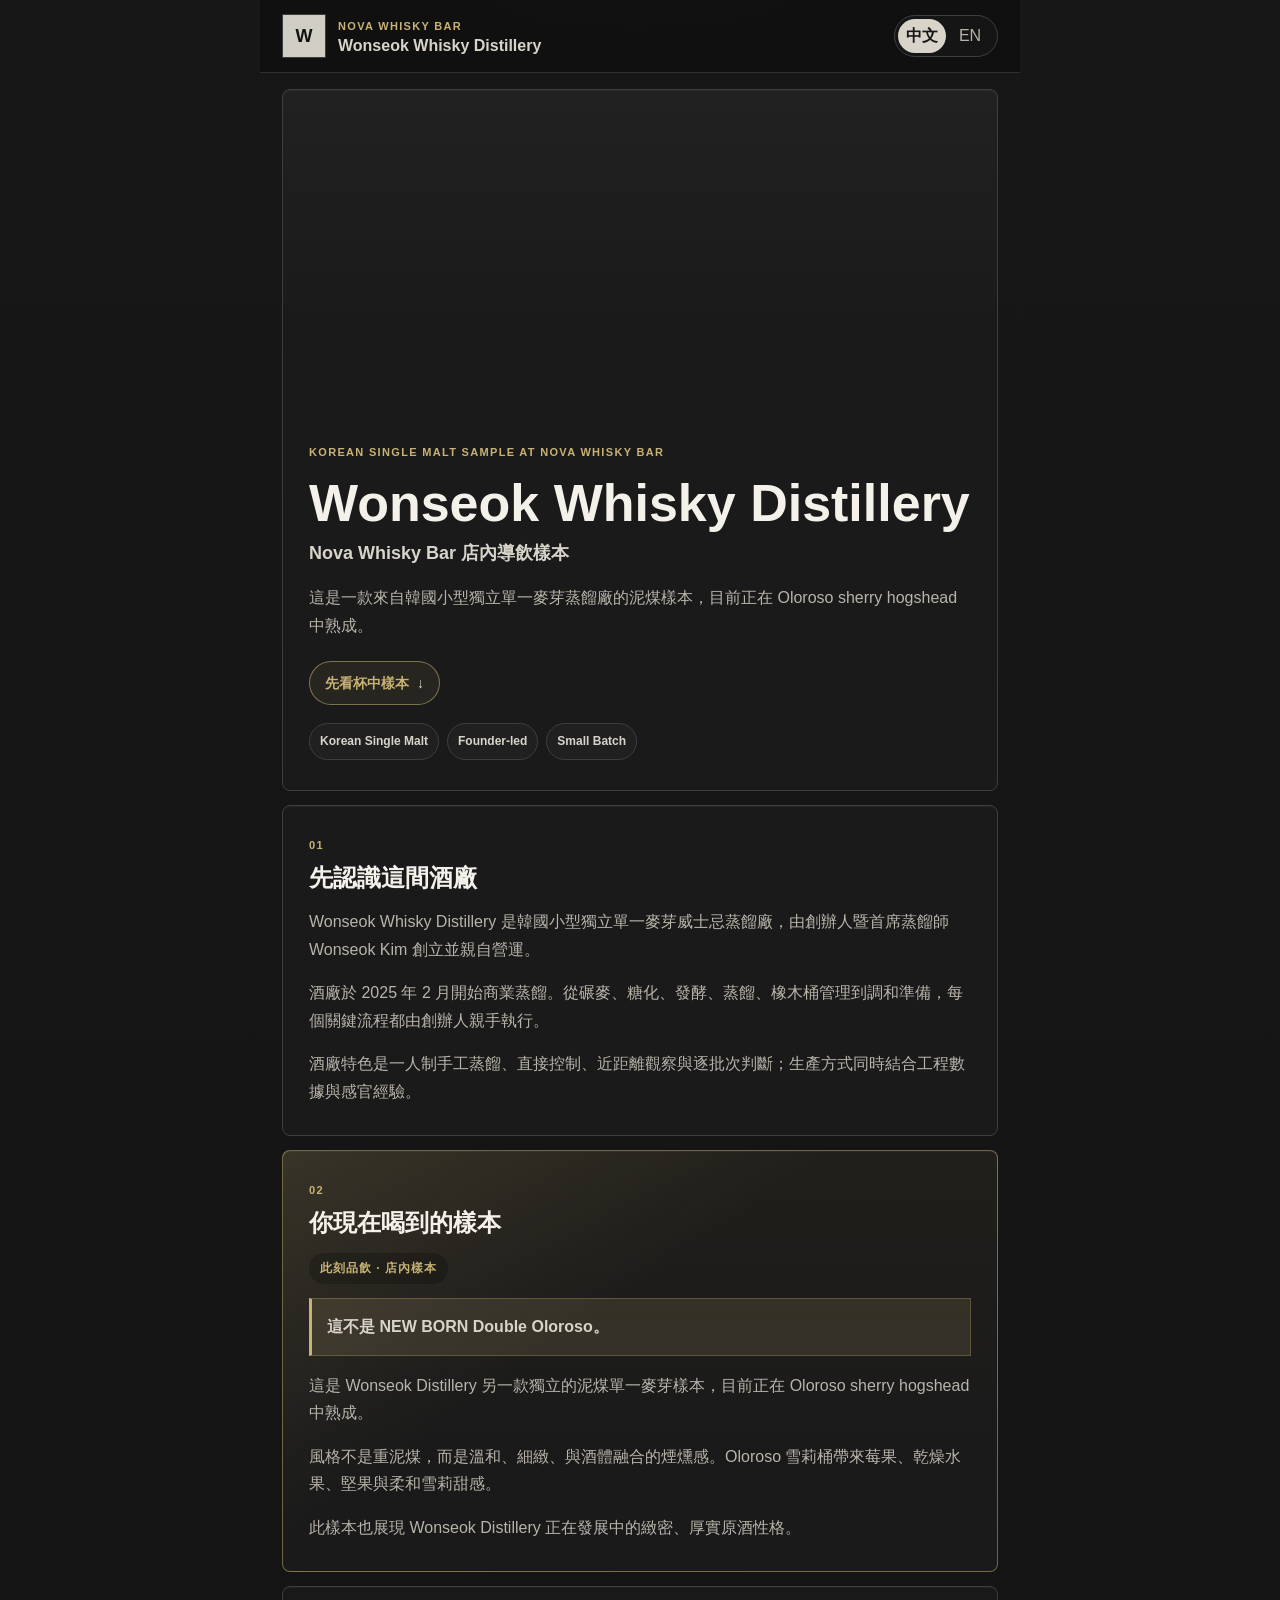
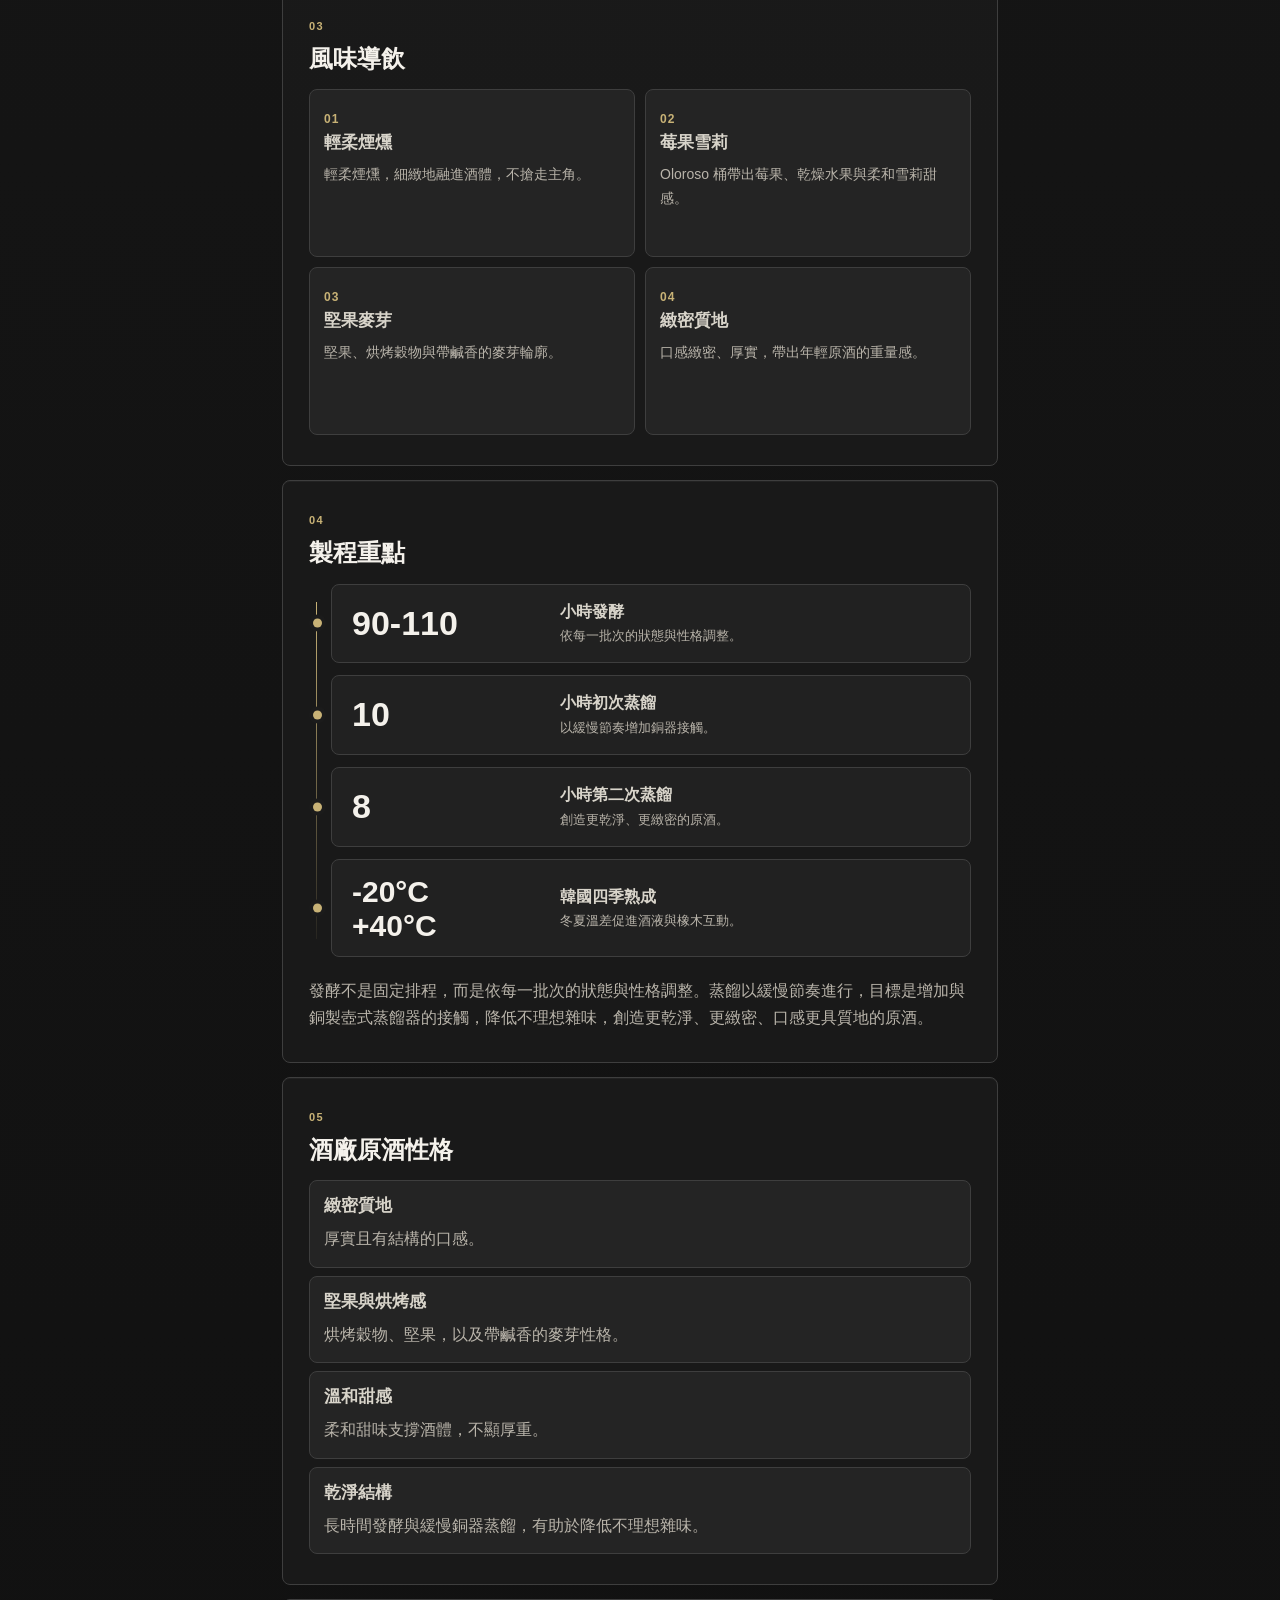
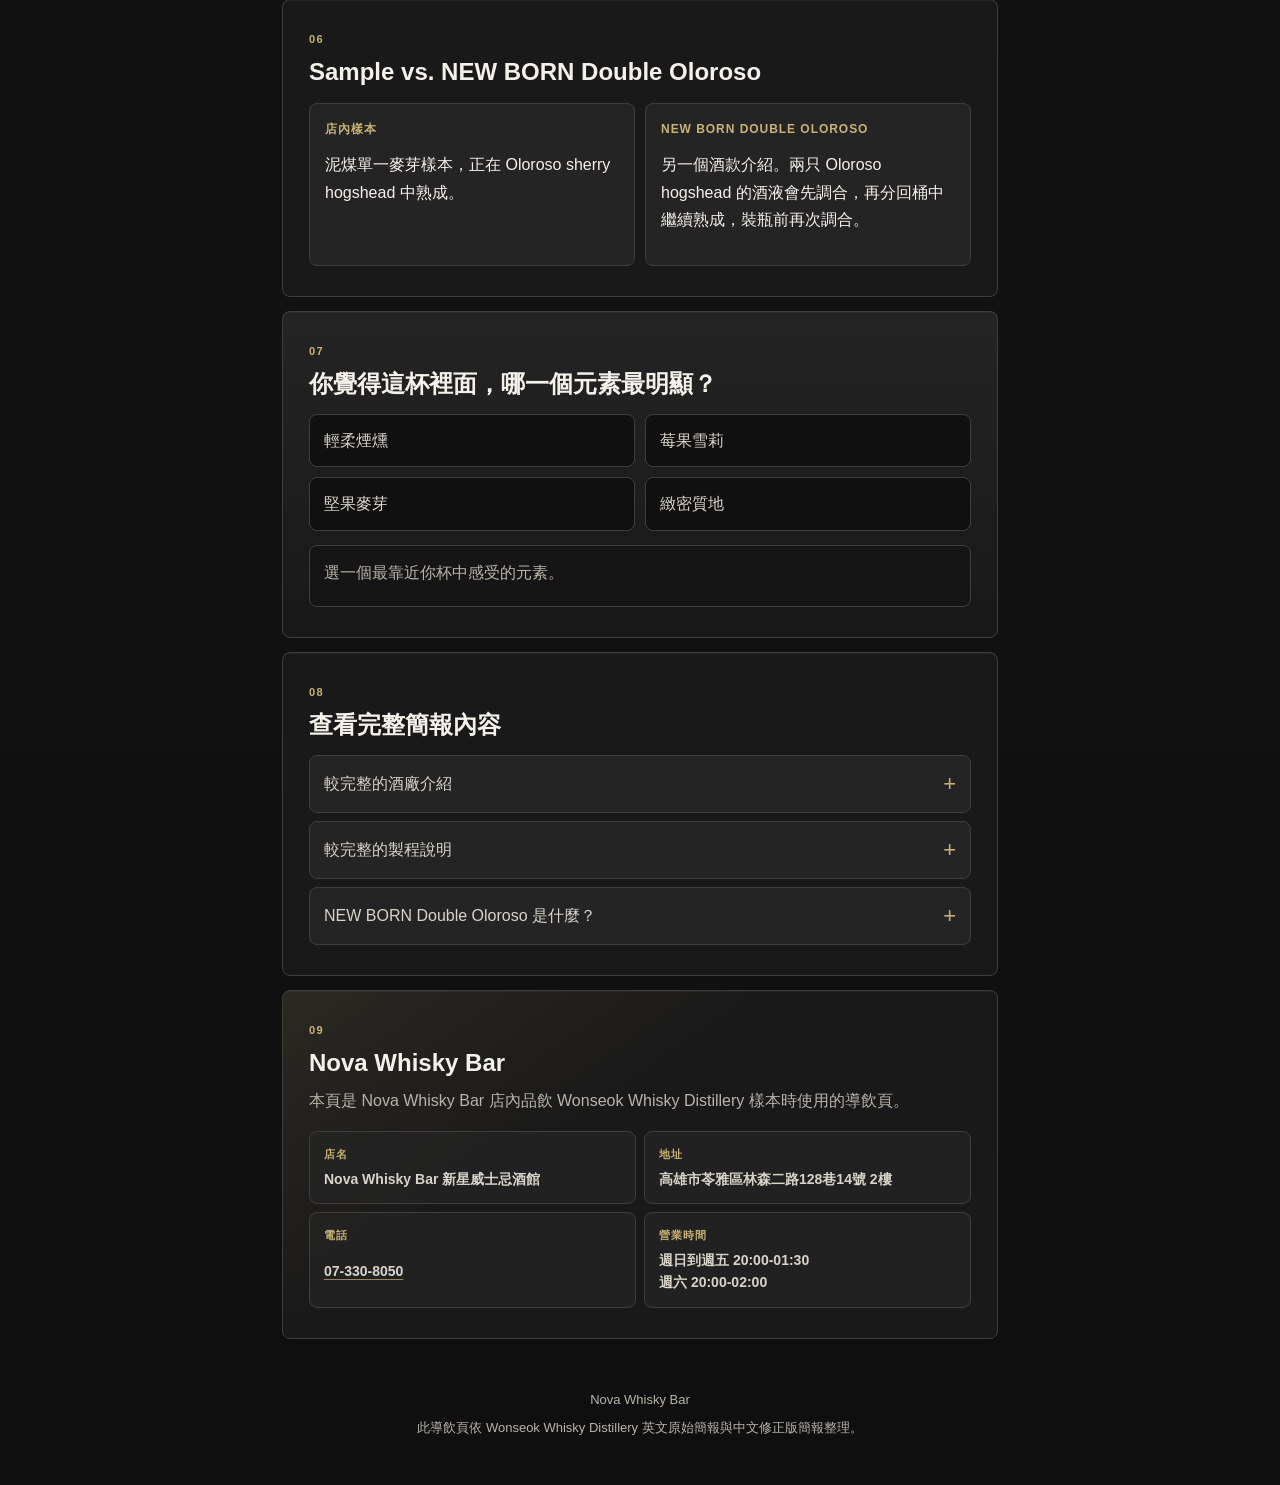
==== commit f9bc0067: "Add visible Nova Whisky Bar venue information" ====
--- a/wonseok-tasting/index.html
+++ b/wonseok-tasting/index.html
@@ -3,12 +3,144 @@
   <head>
     <meta charset="utf-8">
     <meta name="viewport" content="width=device-width, initial-scale=1">
+    <meta name="theme-color" content="#111111">
+    <meta name="robots" content="index, follow">
+    <meta name="author" content="Nova Whisky Bar">
     <meta
       name="description"
-      content="Nova Whisky Bar tasting guide for a Wonseok Whisky Distillery peated Korean single malt sample."
+      content="Nova Whisky Bar 店內 Wonseok Whisky Distillery 泥煤單一麥芽樣本導飲頁，介紹韓國小型獨立蒸餾廠、Oloroso sherry hogshead 熟成樣本與品飲風味重點。"
     >
-    <title>Wonseok Whisky Distillery | Nova Whisky Bar</title>
+    <meta
+      name="keywords"
+      content="Wonseok Whisky Distillery, Nova Whisky Bar, Korean single malt, Korean whisky, Oloroso sherry hogshead, peated single malt, 威士忌, 韓國威士忌, 單一麥芽, 新星威士忌酒館"
+    >
+    <link rel="canonical" href="https://zerg1129.github.io/nova-knowledge/wonseok-tasting/">
+    <meta property="og:type" content="article">
+    <meta property="og:site_name" content="Nova Whisky Bar">
+    <meta property="og:title" content="Wonseok Whisky Distillery 品飲導覽｜Nova Whisky Bar">
+    <meta
+      property="og:description"
+      content="掃 QR Code 閱讀 Nova Whisky Bar 的 Wonseok Whisky Distillery 店內樣本導飲：認識韓國小型獨立蒸餾廠、杯中泥煤樣本與四個品飲重點。"
+    >
+    <meta property="og:url" content="https://zerg1129.github.io/nova-knowledge/wonseok-tasting/">
+    <meta property="og:locale" content="zh_TW">
+    <meta property="og:locale:alternate" content="en_US">
+    <meta property="og:image" content="https://zerg1129.github.io/nova-knowledge/wonseok-tasting/og-image.svg">
+    <meta property="og:image:type" content="image/svg+xml">
+    <meta property="og:image:width" content="1200">
+    <meta property="og:image:height" content="630">
+    <meta property="og:image:alt" content="Wonseok Whisky Distillery tasting guide at Nova Whisky Bar">
+    <meta name="twitter:card" content="summary_large_image">
+    <meta name="twitter:title" content="Wonseok Whisky Distillery 品飲導覽｜Nova Whisky Bar">
+    <meta
+      name="twitter:description"
+      content="Nova Whisky Bar 店內 Wonseok Whisky Distillery 泥煤單一麥芽樣本導飲頁。"
+    >
+    <meta name="twitter:image" content="https://zerg1129.github.io/nova-knowledge/wonseok-tasting/og-image.svg">
+    <title>Wonseok Whisky Distillery 品飲導覽｜Nova Whisky Bar</title>
     <link rel="stylesheet" href="styles.css">
+    <script type="application/ld+json">
+      {
+        "@context": "https://schema.org",
+        "@graph": [
+          {
+            "@type": "WebSite",
+            "@id": "https://zerg1129.github.io/nova-knowledge/#website",
+            "name": "Nova Whisky Bar",
+            "url": "https://zerg1129.github.io/nova-knowledge/"
+          },
+          {
+            "@type": "BarOrPub",
+            "@id": "https://zerg1129.github.io/nova-knowledge/#nova-whisky-bar",
+            "name": "Nova Whisky Bar 新星威士忌酒館",
+            "url": "https://zerg1129.github.io/nova-knowledge/",
+            "telephone": "+886-7-330-8050",
+            "address": {
+              "@type": "PostalAddress",
+              "streetAddress": "林森二路128巷14號2樓",
+              "addressLocality": "苓雅區",
+              "addressRegion": "高雄市",
+              "addressCountry": "TW"
+            },
+            "openingHoursSpecification": [
+              {
+                "@type": "OpeningHoursSpecification",
+                "dayOfWeek": ["Sunday", "Monday", "Tuesday", "Wednesday", "Thursday", "Friday"],
+                "opens": "20:00",
+                "closes": "01:30"
+              },
+              {
+                "@type": "OpeningHoursSpecification",
+                "dayOfWeek": "Saturday",
+                "opens": "20:00",
+                "closes": "02:00"
+              }
+            ]
+          },
+          {
+            "@type": "WebPage",
+            "@id": "https://zerg1129.github.io/nova-knowledge/wonseok-tasting/#webpage",
+            "url": "https://zerg1129.github.io/nova-knowledge/wonseok-tasting/",
+            "name": "Wonseok Whisky Distillery 品飲導覽｜Nova Whisky Bar",
+            "description": "Nova Whisky Bar 店內 Wonseok Whisky Distillery 泥煤單一麥芽樣本導飲頁。",
+            "inLanguage": ["zh-Hant", "en"],
+            "isPartOf": {
+              "@id": "https://zerg1129.github.io/nova-knowledge/#website"
+            },
+            "about": [
+              {
+                "@type": "Thing",
+                "name": "Wonseok Whisky Distillery"
+              },
+              {
+                "@type": "Thing",
+                "name": "Korean single malt whisky"
+              }
+            ],
+            "publisher": {
+              "@id": "https://zerg1129.github.io/nova-knowledge/#nova-whisky-bar"
+            },
+            "image": "https://zerg1129.github.io/nova-knowledge/wonseok-tasting/og-image.svg"
+          },
+          {
+            "@type": "Article",
+            "@id": "https://zerg1129.github.io/nova-knowledge/wonseok-tasting/#article",
+            "headline": "Wonseok Whisky Distillery 品飲導覽",
+            "description": "Nova Whisky Bar 店內 Wonseok Whisky Distillery 泥煤單一麥芽樣本導飲頁，介紹韓國小型獨立蒸餾廠、Oloroso sherry hogshead 熟成樣本與品飲風味重點。",
+            "inLanguage": ["zh-Hant", "en"],
+            "author": {
+              "@id": "https://zerg1129.github.io/nova-knowledge/#nova-whisky-bar"
+            },
+            "publisher": {
+              "@id": "https://zerg1129.github.io/nova-knowledge/#nova-whisky-bar"
+            },
+            "mainEntityOfPage": {
+              "@id": "https://zerg1129.github.io/nova-knowledge/wonseok-tasting/#webpage"
+            },
+            "about": ["Wonseok Whisky Distillery", "Korean single malt whisky", "Oloroso sherry hogshead", "Peated single malt sample"],
+            "image": "https://zerg1129.github.io/nova-knowledge/wonseok-tasting/og-image.svg"
+          },
+          {
+            "@type": "BreadcrumbList",
+            "@id": "https://zerg1129.github.io/nova-knowledge/wonseok-tasting/#breadcrumb",
+            "itemListElement": [
+              {
+                "@type": "ListItem",
+                "position": 1,
+                "name": "Nova Whisky Bar",
+                "item": "https://zerg1129.github.io/nova-knowledge/"
+              },
+              {
+                "@type": "ListItem",
+                "position": 2,
+                "name": "Wonseok Whisky Distillery 品飲導覽",
+                "item": "https://zerg1129.github.io/nova-knowledge/wonseok-tasting/"
+              }
+            ]
+          }
+        ]
+      }
+    </script>
   </head>
   <body data-lang="zh">
     <header class="site-header">
@@ -339,6 +471,51 @@
           </div>
         </details>
       </section>
+
+      <section class="section-block venue-panel" aria-labelledby="venue-title">
+        <p class="section-number">09</p>
+        <h2 id="venue-title">Nova Whisky Bar</h2>
+        <p class="venue-intro">
+          <span class="zh">本頁是 Nova Whisky Bar 店內品飲 Wonseok Whisky Distillery 樣本時使用的導飲頁。</span>
+          <span class="en">This tasting guide is prepared for guests sampling Wonseok Whisky Distillery at Nova Whisky Bar.</span>
+        </p>
+        <div class="venue-grid" aria-label="Nova Whisky Bar information">
+          <div class="venue-item">
+            <span class="venue-label">
+              <span class="zh">店名</span>
+              <span class="en">Venue</span>
+            </span>
+            <strong>Nova Whisky Bar 新星威士忌酒館</strong>
+          </div>
+          <div class="venue-item">
+            <span class="venue-label">
+              <span class="zh">地址</span>
+              <span class="en">Address</span>
+            </span>
+            <strong>
+              <span class="zh">高雄市苓雅區林森二路128巷14號 2樓</span>
+              <span class="en">2F, No. 14, Ln. 128, Linsen 2nd Rd., Lingya Dist., Kaohsiung, Taiwan</span>
+            </strong>
+          </div>
+          <div class="venue-item">
+            <span class="venue-label">
+              <span class="zh">電話</span>
+              <span class="en">Phone</span>
+            </span>
+            <strong><a href="tel:+88673308050">07-330-8050</a></strong>
+          </div>
+          <div class="venue-item">
+            <span class="venue-label">
+              <span class="zh">營業時間</span>
+              <span class="en">Hours</span>
+            </span>
+            <strong>
+              <span class="zh">週日到週五 20:00-01:30<br>週六 20:00-02:00</span>
+              <span class="en">Sun-Fri 20:00-01:30<br>Sat 20:00-02:00</span>
+            </strong>
+          </div>
+        </div>
+      </section>
     </main>
 
     <footer class="site-footer">
--- a/wonseok-tasting/styles.css
+++ b/wonseok-tasting/styles.css
@@ -509,6 +509,55 @@
   border-top: 1px solid var(--line);
 }
 
+.venue-panel {
+  background:
+    linear-gradient(145deg, rgba(200, 178, 118, 0.1), transparent 40%),
+    rgba(27, 27, 27, 0.88);
+}
+
+.venue-panel h2 {
+  margin-bottom: 10px;
+}
+
+.venue-intro {
+  margin-bottom: 16px;
+  color: var(--muted);
+}
+
+.venue-grid {
+  display: grid;
+  gap: 8px;
+}
+
+.venue-item {
+  display: grid;
+  gap: 5px;
+  padding: 13px 14px;
+  border: 1px solid var(--line);
+  border-radius: var(--radius);
+  background: rgba(36, 36, 36, 0.72);
+}
+
+.venue-label {
+  color: var(--accent);
+  font-size: 11px;
+  font-weight: 800;
+  letter-spacing: 0.1em;
+  text-transform: uppercase;
+}
+
+.venue-item strong {
+  color: var(--silver);
+  font-size: 14px;
+  line-height: 1.55;
+}
+
+.venue-item a {
+  color: inherit;
+  text-decoration-color: rgba(200, 178, 118, 0.7);
+  text-underline-offset: 3px;
+}
+
 .site-footer {
   padding: 20px 16px 40px;
   color: var(--dim);
@@ -552,6 +601,10 @@
   .number-grid {
     grid-template-columns: repeat(4, 1fr);
   }
+
+  .venue-grid {
+    grid-template-columns: 1fr 1fr;
+  }
 }
 
 @media (min-width: 560px) {
